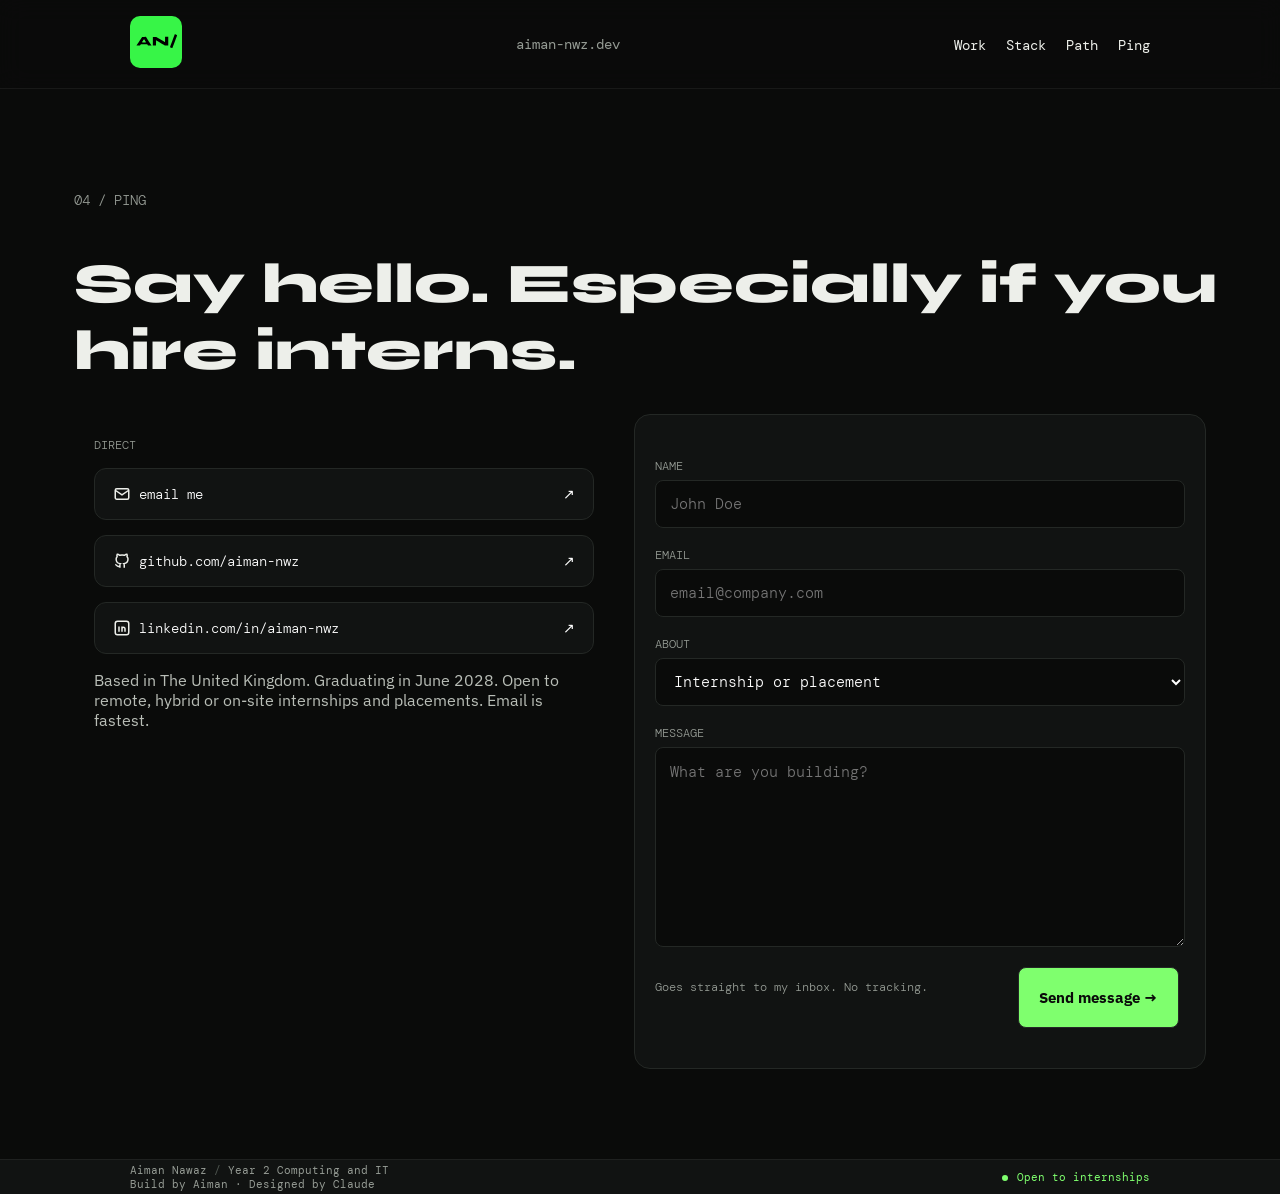
==== contact.html @ f1c9eb2a "Added contact page" ====
<!-- This is my main HTML file for my digital portfolio. I
will be adding various sections and content to showcase my
work and skills as a web developer. -->

<!DOCTYPE html>
<html lang="en" xmlns="http://www.w3.org/1999/html">
<head>
    <meta charset="UTF-8">
    <meta name="viewport" content="width=device-width, initial-scale=1.0">
    <meta name="language" content="English">
    <title>Contact Me</title>

    <!-- Link to the CSS file -->
    <link rel="stylesheet" href="css/style.css">

    <!-- Link to the favicon -->
    <link rel="icon" type="image/x-icon" href="images/favicon.ico">

    <!-- Link to the Google Fonts (Syne)-->
    <link rel="preconnect" href="https://fonts.googleapis.com">
    <link rel="preconnect" href="https://fonts.gstatic.com" crossorigin>
    <link href="https://fonts.googleapis.com/css2?family=Syne:wght@400..800&display=swap" rel="stylesheet">

    <link rel="preconnect" href="https://fonts.googleapis.com">
    <link rel="preconnect" href="https://fonts.gstatic.com" crossorigin>
    <link href="https://fonts.googleapis.com/css2?family=DM+Mono:ital,wght@0,300;0,400;0,500;1,300;1,400;1,500&family=Syne:wght@400..800&display=swap" rel="stylesheet">

    <link rel="preconnect" href="https://fonts.googleapis.com">
    <link rel="preconnect" href="https://fonts.gstatic.com" crossorigin>
    <link href="https://fonts.googleapis.com/css2?family=IBM+Plex+Sans:ital,wght@0,100..700;1,100..700&display=swap" rel="stylesheet">

</head>

<!--The body of the project starts from here-->
<body>

<section class="background-design">
    <!--This includes the background design-->
</section>

<header>
    <nav>
        <a href="index.html"> <img class="logo" src="images/logo.svg" alt="logo"> </a>
        <span class="site-name">aiman-nwz.dev</span>
        <ul class="nav-links">
            <li><a href="#Work">Work</a></li>
            <li><a href="#Stack & Path">Stack</a></li>
            <li><a href="#Stack & Path">Path</a></li>
            <li><a href="#Ping">Ping</a></li>
        </ul>
    </nav>
</header>


<main class="contact-page">

    <div class="content-box">
        <section class="contact-headings">
            <h2>04 / PING</h2>
        </section>

        <article class="contact-headings-title">
            <h1>Say hello. Especially if you hire interns.</h1>
        </article>


        <article class="work-cards">
            <section class="contact-card-left">
                <span class="card-text-left">DIRECT</span>

                <section class="contact-project-links">
                    <a href="#" class="project-btn"><img src="images/mail.svg" alt="email" width="18px"> &nbsp;email me <span class="contact-text-right">↗</span></a>
                </section>

                <section class="contact-project-links">
                    <a href="https://github.com/aiman-nwz" class="project-btn"><img src="images/github.svg" alt="email" width="18px"> &nbsp;github.com/aiman-nwz <span class="contact-text-right">↗</span></a>
                </section>

                <section class="contact-project-links">
                    <a href="https://www.linkedin.com/in/aiman-nwz/" class="project-btn"><img src="images/linkedin.svg" alt="email" width="18px"> &nbsp;linkedin.com/in/aiman-nwz <span class="contact-text-right">↗</span></a>
                </section>

                <p>Based in The United Kingdom. Graduating in June 2028. Open to
                    remote, hybrid or on-site internships and placements. Email is
                    fastest.
                </p>
            </section>


            <section class="contact-card-right">

                <form>
                    <label for = "name">NAME</label>
                    <input type="text" name="name" placeholder="John Doe" required>

                    <label for = "email">EMAIL</label>
                    <input type="email" name="email" placeholder="email@company.com" required>

                    <label for = "about">ABOUT</label>
                    <select name="about">
                        <option value="internship">Internship or placement</option>
                        <option value="project">A project of mine</option>
                        <option value="other">Something else</option>
                    </select>

                    <label for = "message">MESSAGE</label>
                    <textarea name="message" placeholder="What are you building?" required style="height: 200px;"></textarea><br>

                    <p>Goes straight to my inbox. No tracking.</p>
                    <input type="submit" value="Send message →">
                </form>

            </section>

        </article>
    </div>

</main>

<footer class="footer-main">
    <p class="footer-text">Aiman Nawaz <span class="separator">/</span> Year 2 Computing and IT <br>
        Build by Aiman &#183; Designed by Claude</p>
    <span class="footer-status">
             <span class="footer-dot"></span>
             Open to internships
        </span>
</footer>

</body>

</html>
---- css/style.css ----
/*This is my main CSS file for my digital portfolio. I will be adding 
various styles and layouts to enhance the visual appeal of my portfolio 
website. */

body{
    margin: 0;
    font-family: "Syne", sans-serif;
    font-optical-sizing: auto;
    font-weight: bold;
    font-style: normal;
    background-color: #0A0B0A;
    color: #EDEFEA;
}
main{
    display: flex;
    flex-direction: column;
}
hr{
    width: 100%;
    background-color: #242825;
    height: 2.5px;
    bottom: 0;
    left: 10px;
    right: 10px;
    border: none;
}

/* -- The below content is for navigation bar -- */
header{
    position: sticky;
    top: 0;
    z-index: 10;
}

nav{
    display: flex;
    justify-content: space-between;
    align-items: center;
    padding: 16px 130px;
    background-color: rgba(10, 11, 10, 0.6);
    backdrop-filter: blur(12px);
    border-bottom: 1px solid rgba(255, 255, 255, 0.06);
}
.logo{
    width: 52px;
    border-radius: 10px;
}
span.site-name{
    padding-left: 0;
    margin: 0;
    font-family: "DM Mono", monospace;
    font-size: 14px;
    font-weight: 400;
    color: #959B94;
}
.nav-links{
    display: flex;
    justify-content: center;
    gap: 20px;
    list-style: none;
    margin: 0;
    padding: 0;
}
.nav-links a{
    text-decoration: none;
    color: #EDEFEA;
    font-family: "DM Mono", monospace;
    font-size: 14px;
    font-weight: 400;
    transition: color 0.2s ease;
}
.nav-links a:active{
    color: #7FFF6E;
}



/* -- The below content is for background grid design -- */
.background-design{
    position: fixed;
    inset: 0;
    z-index: -1;
    pointer-events: none;
    background-image:
        radial-gradient(transparent 55%),
        linear-gradient(to bottom, rgba(255, 255, 255, 0.04) 1px, transparent 1px),
        linear-gradient(to right, rgba(255, 255, 255, 0.04) 1px, transparent 1px);
    background-size: 100% 100%, 48px 48px, 48px 48px;
}

/* -- Below code is for the index page -- */
.content-box {
    display: inline-block;
    flex-direction: row;
    max-width: 1152px;
    padding: 80px 24px;
    margin: 0 auto;
}
article{
    display: flex;
    padding: 10px;
    gap: 20px;
}
.main-information{
    display: inline-block;
    line-height: 0.8;
    max-width: 600px;
}
.main-information h4{
    font-family: "DM Mono", monospace;
    font-size: 14px;
    font-weight: 400;
    color: #959B94;
}
.main-information h1{
    font-family: "Syne", sans-serif;
    font-optical-sizing: auto;
    font-size: 80px;
    font-weight: 800;
    gap: 2px;
    color: #EDEFEA;
    margin: 30px 0;
}
.main-information p{
    font-family: "IBM Plex Sans", sans-serif;
    font-size: 21px;
    line-height: 1.3;
    font-weight: 400;
    max-width: 520px;
    color: #C9CEC7;
}
.index-badge-pill {
    color: #7FFF6E;
    background: rgba(127,255,110,.08);
    border: 1px solid rgba(127,255,110,.35);
    border-radius: 999px;
    padding: 5px 12px;
    height: 30px;
    font-family: "DM Mono", monospace;
    font-weight: 12;
    font-size: 12px;
    display: inline-flex;
    justify-content: center;
    align-items: center;
}
.index-badge-dot {
    width: 10px;
    height: 10px;
    border-radius: 50%;
    background-color: #7FFF6E;
    margin-right: 8px;
}
.index-location{
    color: #959B94;
    font-family: "DM Mono", monospace;
    padding: 0 12px;
    font-weight: 12;
    font-size: 13px;
    display: inline-flex;
    justify-content: center;
    align-items: center;
    gap: 10px;
}

/* Right hand Terminal code*/
.index-terminal{
    display: inline-block;
    background-color: #111312;
    border: 1px solid #2A2D2B;
    border-radius: 16px;
    font-family: "DM Mono", monospace;
    font-size: 14px;
    font-weight: 400;
    line-height: 1.5;
    width: 650px;
}
.index-terminal-top{
    display: flex;
    padding: 12px 16px;
    align-items: center;
    gap: 10px;
    color: #959B94;
}
span.terminal-text-right{
    display: flex;
    padding: 0 10px;
    margin-left: auto;
    white-space: nowrap;
}
.circle-terminal-btns{
    display: flex;
}
.circle-left{
    width: 10px;
    height: 10px;
    border-radius: 50%;
    background-color: #959B94;
    margin-left: 1px;
}
.circle-center{
    width: 10px;
    height: 10px;
    border-radius: 50%;
    background-color: #959B94;
    margin-left: 8px;
}
.circle-green-right{
    width: 10px;
    height: 10px;
    border-radius: 50%;
    background-color: #7FFF6E;
    margin-left: 8px;
}
.index-terminal-body{
    padding: 14px 16px;
    padding-bottom: 82px;
    border-top: 1px solid #2A2D2B;
    line-height: 1.7;
    color: #959B94;
    font-size: 14px;
}
span.green{
    color: #7FFF6E;
}
.index-terminal-bottom{
    display: flex;
    padding: 12px 16px;
    align-items: center;
    color: #959B94;
    border-top: 1px solid #2A2D2B;
}
.terminal-button{
    font-family: "IBM Plex Mono", monospace;
    border: 1px solid #343A35;
    color: #C9CEC7;
    border-radius: 6px;
    text-decoration: none;
    cursor: pointer;
    padding: 10px 15px;
    background-color: transparent;
    margin: 0;
    font-size: 14px;
}
.terminal-button:active{
    color: #0A0B0A;
    background-color: #7FFF6E;
}

/* This code is for the learning part*/
.main-article-2{
    display: flex;
    flex-direction: row;
    padding-bottom: 100px;
}
.main-information-2{
    display: inline-block;
    line-height: 0.8;
    max-width: 600px;
    padding: 10px 0;
    margin-left: 0;
    gap: 80px;
}
.main-information-learning{
    display: flex;
    flex-direction: row;
    align-items: center;
    max-width: 700px;
    margin: 15px 0;
    font-family: "IBM Plex Mono", monospace;
    font-size: 13px;
    font-weight: 100;
    border: 1px solid #2A2D2B;
    border-radius: 12px;
    background-color: #111312;
}
.main-information-learning h3{
    color: #959B94;
    font-size: 12px;
}
.main-information-learning p{
    line-height: 1.1;
}
.learning-sub-heading{
    border-right: 1px solid #2A2D2B;
    padding: 10px 20px;
    max-width: 200px;
}
.learning-sub-heading-last{
    padding: 10px 20px;
    max-width: 180px;
}
.index-study-terminal{
    display: inline-block;
    background-color: #111312;
    border: 1px solid #2A2D2B;
    border-radius: 16px;
    font-family: "DM Mono", monospace;
    font-size: 14px;
    font-weight: 400;
    max-width: 650px;

}
.study-terminal-top{
    display: flex;
    padding: 12px 10px;
    align-items: center;
    gap: 10px;
    color: #959B94;
}
.index-study-terminal .terminal-text-right{
    color: #7FFF6E;
    padding: 0;
}
.index-study-terminal .terminal-text-left{
    padding: 0 10px;
}
.study-terminal-body{
    display: flex;
    gap: 10px;
}
.study-terminal-body ul{
    display: inline-block;
    list-style: none;
    padding: 10px;
    margin: 0;
    color: #959B94;
}
.study-terminal-body ul li{
    margin-bottom: 10px;
    padding: 0 10px;
    gap: 10px;
}
.study-terminal-body ul.study-terminal-state li{
    padding-left: 40px;
}
.study-terminal-body ul.study-terminal-state h4{
    padding-left: 60px;
}
.study-terminal-body ul h4{
    position: relative;
    padding: 10px;
    font-weight: 100;
    padding-top: 0;
    margin-top: 0;
}

/* -- Below is the work section code -- */
.index-headings{
    padding: 10px;
}
.index-headings h2{
    font-family: 'DM Mono', monospace;
    color: #959B94;
    font-size: 12px;
    font-weight: 100;
}
.headings-title{
    display: flex;
    padding: 20px 10px;
    margin: 0;
    width: 1146px;
}
.headings-title h1{
    display: inline-block;
    font-family: "Syne", sans-serif;
    color: #EDEFEA;
    font-size: 44px;
    padding: 0;
    margin: 0;
}
.work-project-links{
    display: inline-blocks;
    margin-left: auto;
    margin-top: 15px;
}

.project-card{
    display: inline-block;
    background-color: #111312;
    border-radius: 16px;
    border: 1px solid #242825;
    max-width: 380px;
    padding: 20px;
}
span.card-text-left{
    color: #959B94;
    font-family: 'DM Mono', monospace;
    font-size: 12px;
    font-weight: 100;
}
span.card-text-right{
    display: inline-block;
    float: right;
    padding: 0 10px;
    margin-left: auto;
    white-space: nowrap;
    color: #E3C77E;
    font-family: 'DM Mono', monospace;
    font-size: 12px;
    font-weight: 100;
}
span.card-text-right-planned{
    display: inline-block;
    float: right;
    padding: 0 10px;
    margin-left: auto;
    white-space: nowrap;
    color: #959B94;
    font-family: 'DM Mono', monospace;
    font-size: 12px;
    font-weight: 100;
}
.project-card h2{
    color: #EDEFEA;
    font-family: "Syne", sans-serif;
    font-size: 36px;
    font-weight: 600;
}
.project-card p{
    color: #B9BEB7;
    font-family: "IBM Plex Sans", sans-serif;
    font-size: 16px;
    font-weight: 400;
    max-width: 350px;
}
span.card-link{
    display: inline-block;
    margin-left: auto;
    white-space: nowrap;
    color: #7FFF6E;
    font-family: 'DM Mono', monospace;
    font-size: 13px;
    font-weight: 100;
}
span.card-link a{
    text-decoration: none;
    color: #7FFF6E;
}

/* -- Below is the code for Stack & Path section -- */
.stack-title{
    max-width: 600px;
}

.index-skills-box{
    display: flex;
    flex-wrap: wrap;
    gap: 5px;
    padding: 10px;
    font-family: "DM Mono", regular;
    font-size: 13px;
    font-weight: 100;
    color: #EDEFEA;
    max-width: 600px;
}
.skills-info{
    display: flex;
    align-items: center;
    text-decoration: none;
    color: #EDEFEA;
    border: 1px solid #343A35;
    padding: 12px 22px;
    border-radius: 8px;
    transition: all 0.3s ease;
    background-color: #242825;
}
.next-skills-info{
    display: flex;
    align-items: center;
    text-decoration: none;
    color: #959B94;
    border: 1px dashed #343A35;
    padding: 12px 22px;
    border-radius: 8px;
    transition: all 0.3s ease;
    background-color: #111312;
}
.skills-info-paragraph{
    font-family: "IBM Plex Sans";
    font-size: 18px;
    font-weight: 100;
    color: #B9BEB7;
    max-width: 500px;
}

/* -- Below is the code for the PING section -- */
.ping-box{
    display: flex;
    flex-direction: row;
    align-items: center;
    padding: 30px 30px;
    gap: 300px;
    border-radius: 24px;
    background-color: #111312;
    border: 1px solid #2A2D2B;
}
.ping-paragraph{
    font-family: "IBM Plex Sans";
    font-size: 16px;
    font-weight: 400;
    color: #B9BEB7;
}
.stack-title{
    font-family: "Syne";
    font-size: 36px;
    color: #EDEFEA;
}
.ping-box .links{
    display: flex;
    gap: 10px;
    font-size: 15px;
    margin-left: 0 auto;
}

/* -- Below is the code for Email confirmation -- */
.email-confirmation{
    display: flex;
    flex-direction: column;
    max-width: 950px;
    padding: 50px 10px;
}

/* -- Below is the code for Contact section -- */
.contact-page{
    min-height: 100vh;
    display: flex;
    flex-direction: column;
}
.contact-headings{
    padding: 10px;
}
.contact-headings h2{
    font-family: 'DM Mono', monospace;
    color: #959B94;
    font-size: 14px;
    font-weight: 100;
}
.contact-headings-title{
    display: flex;
    padding: 20px 10px;
    margin: 0;
    width: 1146px;
}
.contact-headings-title h1{
    display: inline-block;
    font-family: "Syne", sans-serif;
    color: #EDEFEA;
    font-size: 56px;
    font-weight: 800;
    padding: 0;
    margin: 0;
}
.contact-card-left{
    display: inline-block;
    max-width: 580px;
    padding: 20px;
}
.card-text-left{
    font-size: 16px;
}
.contact-card-left p{
    color: #B9BEB7;
    font-family: "IBM Plex Sans", sans-serif;
    font-size: 16px;
    font-weight: 400;
    width: 500px;
}
.contact-project-links{
    display: inline-blocks;
    background-color: #111312;
    border-radius: 12px;
    border: 1px solid #242825;
    font-family: "DM Mono", regular;
    font-size: 14px;
    font-weight: 100;
    padding: 4px 18px;
    margin-left: auto;
    margin-top: 15px;
}
.project-btn{
    display: flex;
    align-items: center;
    text-decoration: none;
    color: white;
    padding: 12px 0;
    transition: all 0.3s ease;
    cursor: pointer;
}
span.contact-text-right{
    display: inline-block;
    float: right;
    margin-left: auto;
    white-space: nowrap;
}
.project-btn:hover {
    color: #7FFF6E;
}

.contact-card-right{
    display: inline-block;
    background-color: #111312;
    border-radius: 16px;
    border: 1px solid #242825;
    max-width: 550px;
    padding: 40px 20px;
}
input[type=text], select, textarea{
    width: 100%;
    padding: 0 14px;
    height: 48px;
    border: 1px solid #242825;
    border-radius: 8px;
    box-sizing: border-box;
    margin-top: 6px;
    margin-bottom: 16px;
    background-color: #0A0B0A;
    font-family: "DM Mono", regular;
    font-size: 15px;
    font-weight: 100;
    color: white;
    resize: vertical;
}
input[type=email], textarea{
    width: 100%;
    padding: 14px 14px;
    height: 48px;
    border: 1px solid #242825;
    border-radius: 8px;
    box-sizing: border-box;
    margin-top: 6px;
    margin-bottom: 16px;
    background-color: #0A0B0A;
    font-family: "DM Mono", regular;
    font-size: 15px;
    font-weight: 100;
    color: white;
    resize: vertical;
}
select{
    width: 100%;
    padding: 0 14px;
    height: 48px;
    border: 1px solid #242825;
    border-radius: 8px;
    box-sizing: border-box;
    margin-top: 6px;
    margin-bottom: 16px;
    background-color: #0A0B0A;
    font-family: "DM Mono", regular;
    font-size: 15px;
    font-weight: 100;
    color: white;
    resize: vertical;
}
label{
    font-family: "DM Mono", monospace;
    font-weight: 100;
    font-size: 12px;
    color: #959B94;
}
form p{
    display: inline-block;
    font-family: "DM Mono", monospace;
    font-weight: 100;
    font-size: 12px;
    color: #959B94;
}
input[type=submit]{
    display: inline-block;
    float: right;
    margin-right: 6px;
    white-space: nowrap;
    font-family: "IBM Plex Sans";
    font-size: 15px;
    font-weight: 700;
    color: #0A0B0A;
    padding: 20px;
    background-color: #7FFF6E;
    border: 1px solid #242825;
    border-radius: 8px;
    cursor: pointer;
}

/* --The Maintenance Page content is below this -- */

body.maintenance-page{
    min-height: 100vh;
    display: flex;
    flex-direction: column;
}

.main-box {
    padding: 20px;
    margin: 100px auto;
    line-height: 1;
    width: 100%;
    max-width: 640px;
    box-sizing: border-box;
}
.badge-pill {
    color: #E3C77E;
    background: rgba(227,199,126,.08);
    border: 1px solid rgba(227,199,126,.08);
    border-radius: 999px;
    padding: 0 12px;
    height: 30px;
    font-family: "DM Mono", monospace;
    font-weight: 12;
    font-size: 12px;
    display: inline-flex;
    justify-content: center;
    align-items: center;
}
.badge-dot {
    width: 10px;
    height: 10px;
    border-radius: 50%;
    background-color: #E3C77E;
    margin-right: 8px;
}
.maintenance-message {
    font-size: clamp(40px, 8vw, 80px);
    font-weight: 800;
    margin-bottom: 10px;
    margin-top: 10px;
}
.message-paragraph {
    font-size: 21px;
    opacity: 0.9;
    margin-bottom: 30px;
    font-family: "IBM Plex Sans", sans-serif;
    font-weight: 400;
    font-style: normal;
    max-width: 520px;
}

.maintenance-terminal{
    background-color: #111312;
    border: 1px solid #2A2D2B;
    border-radius: 16px;
    font-family: "DM Mono", monospace;
    font-size: 14px;
    font-weight: 400;
    line-height: 1.5;
}
.maintenance-terminal-top{
    display: flex;
    padding: 12px 16px;
    align-items: center;
    gap: 10px;
    color: #959B94;
}

.circle-terminal-btns{
    display: flex;
}
.circle-left{
    width: 10px;
    height: 10px;
    border-radius: 50%;
    background-color: #959B94;
    margin-left: 1px;
}
.circle-center{
    width: 10px;
    height: 10px;
    border-radius: 50%;
    background-color: #959B94;
    margin-left: 8px;
}
.circle-right{
    width: 10px;
    height: 10px;
    border-radius: 50%;
    background-color: #E3C77E;
    margin-left: 8px;
}
.maintenance-terminal-body{
    padding: 14px 16px;
    border-top: 1px solid #2A2D2B;
    line-height: 1.7;
    overflow-x: auto;
    white-space: nowrap;
}
span.green{
    color: #7FFF6E;
}
span.amber{
    color: #E3C77E;
}
span.links-title{
    display: flex;
    padding: 20px 0;
    font-weight: normal;
    font-size: 12px;
    color: #959B94;
}
.links {
    display: flex;
    flex-wrap: wrap;
    gap: 5px;
    padding: 0;
    font-family: "IBM Plex Sans", sans-serif;
    font-weight: 250;
    font-style: normal;
    max-width: 520px;
    cursor: pointer;
}
.btn {
    display: flex;
    align-items: center;
    text-decoration: none;
    color: white;
    border: 1px solid #343A35;
    padding: 12px 22px;
    border-radius: 8px;
    transition: all 0.3s ease;
}
.email-btn {
    text-decoration: none;
    background-color: #7FFF6E;
    color: #111312;
    border: 1px solid #343A35;
    padding: 19px 25px;
    border-radius: 8px;
    transition: all 0.3s ease;
    font-weight: bold;
}
.btn:hover {
    color: #7FFF6E;
}



/* -- The below script is for footer -- */
.footer-main{
    display: flex;
    justify-content: space-between;
    align-items: center;
    background-color: #111312;
    color: #959B94;
    padding: 2px 130px;
    height: auto;
    min-height: 30px;
    margin-top: auto;
    border-top: 1px solid rgba(255, 255, 255, 0.06)
}
.footer-text{
    font-size: 11px;
    font-family: "DM Mono", sans-serif;
    font-weight: normal;
    margin: 0;
    white-space: nowrap;
}
span.separator{
    color: #4D544E;
}
span.footer-status{
    color: #7FFF6E;
    font-size: 11px;
    font-family: "DM Mono", sans-serif;
    font-weight: normal;
    white-space: nowrap;
}
span.footer-dot{
    display: inline-block;
    width: 6px;
    height: 6px;
    border-radius: 50%;
    background-color: #7FFF6E;
    margin-right: 2px;
}

span.footer-maintenance-status{
    color: #E3C77E;
    font-size: 11px;
    font-family: "DM Mono", sans-serif;
    font-weight: normal;
    white-space: nowrap;
}
span.footer-maintenance-dot{
    display: inline-block;
    width: 6px;
    height: 6px;
    border-radius: 50%;
    background-color: #E3C77E;
    margin-right: 2px;
}



/* -- Tablet -- */
@media (max-width: 900px){
    nav,
    .footer-main{
        padding-left: 40px;
        padding-right: 40px;
    }
}

/* -- Mobile -- */
@media (max-width: 600px){
    nav{
        padding-left: 20px;
        padding-right: 20px;
    }
    .footer-main{
        padding: 10px 20px;
        gap: 12px;
    }
    .main-box{
        padding: 20px;
    }
    .message-paragraph{
        font-size: 17px;
    }
    body.maintenance-page{
        margin: 0;
        padding: 0;
    }
}
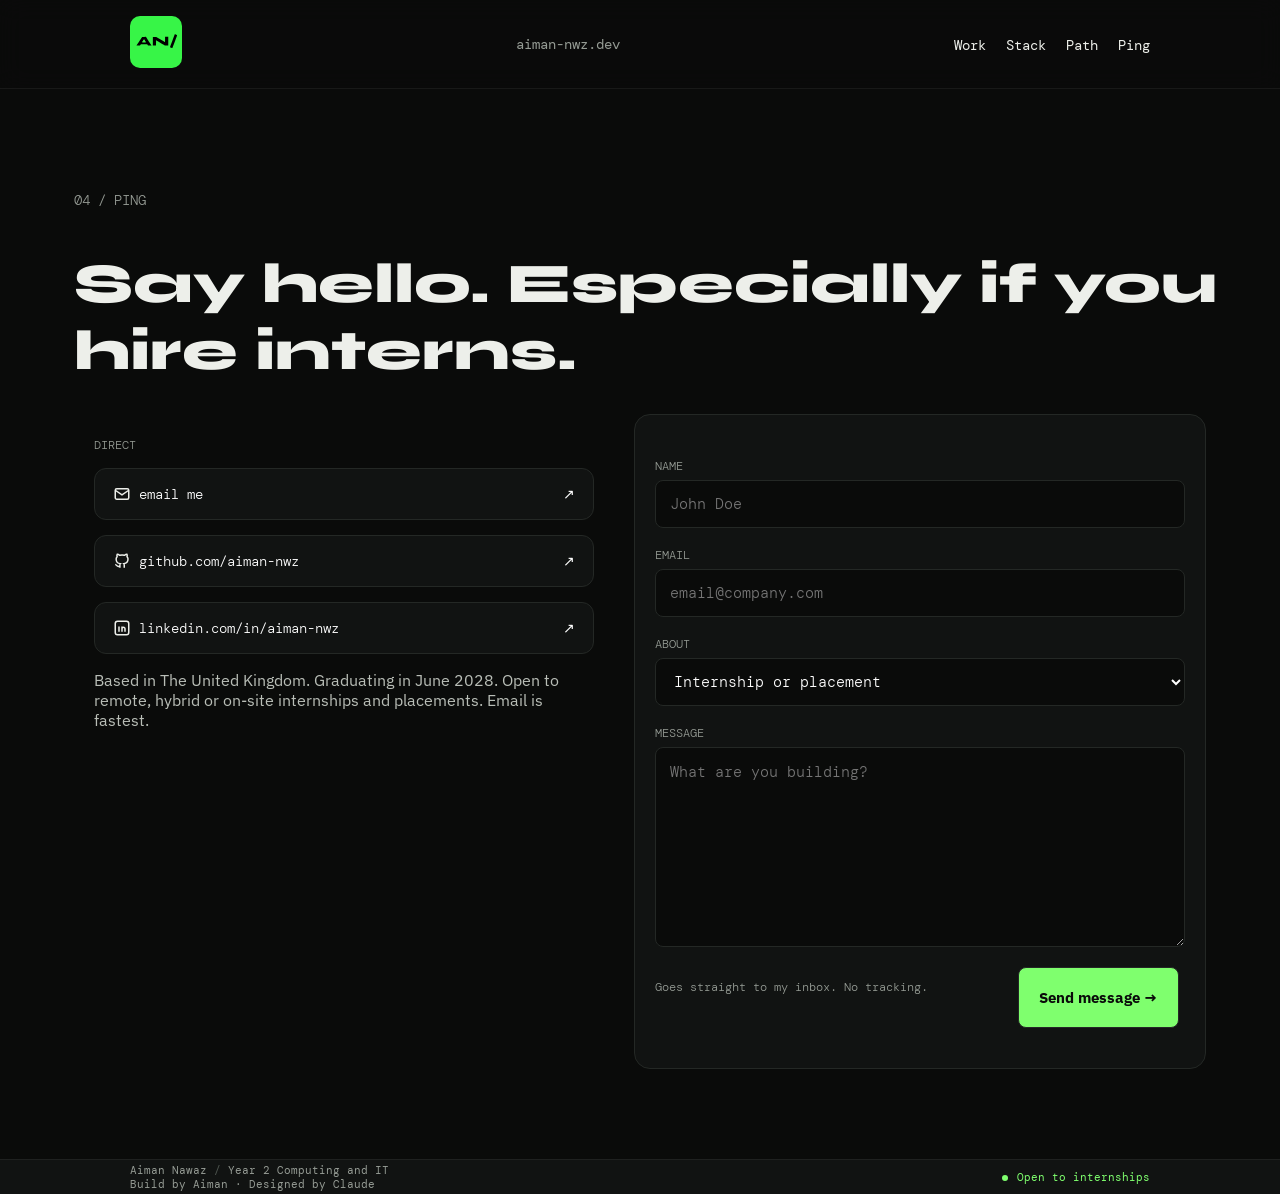
==== commit 6a781b8a: "Created About page and changed background to all the pages" ====
--- a/contact.html
+++ b/contact.html
@@ -1,6 +1,5 @@
-<!-- This is my main HTML file for my digital portfolio. I
-will be adding various sections and content to showcase my
-work and skills as a web developer. -->
+<!-- This is the contact page of my digital portfolio. This includes
+a form for users to send me an email.-->
 
 <!DOCTYPE html>
 <html lang="en" xmlns="http://www.w3.org/1999/html">
@@ -8,7 +7,7 @@
     <meta charset="UTF-8">
     <meta name="viewport" content="width=device-width, initial-scale=1.0">
     <meta name="language" content="English">
-    <title>Contact Me</title>
+    <title>Contact me</title>
 
     <!-- Link to the CSS file -->
     <link rel="stylesheet" href="css/style.css">
@@ -34,19 +33,16 @@
 <!--The body of the project starts from here-->
 <body>
 
-<section class="background-design">
-    <!--This includes the background design-->
-</section>
 
 <header>
     <nav>
         <a href="index.html"> <img class="logo" src="images/logo.svg" alt="logo"> </a>
         <span class="site-name">aiman-nwz.dev</span>
         <ul class="nav-links">
-            <li><a href="#Work">Work</a></li>
-            <li><a href="#Stack & Path">Stack</a></li>
-            <li><a href="#Stack & Path">Path</a></li>
-            <li><a href="#Ping">Ping</a></li>
+            <li><a href="./#Work">Work</a></li>
+            <li><a href="./#Stack & Path">Stack</a></li>
+            <li><a href="./#Stack & Path">Path</a></li>
+            <li><a href="./#Ping">Ping</a></li>
         </ul>
     </nav>
 </header>
--- a/css/style.css
+++ b/css/style.css
@@ -25,6 +25,9 @@
     border: none;
 }
 
+
+
+
 /* -- The below content is for navigation bar -- */
 header{
     position: sticky;
@@ -72,6 +75,8 @@
 .nav-links a:active{
     color: #7FFF6E;
 }
+
+
 
 
 
@@ -88,6 +93,11 @@
     background-size: 100% 100%, 48px 48px, 48px 48px;
 }
 
+
+
+
+
+
 /* -- Below code is for the index page -- */
 .content-box {
     display: inline-block;
@@ -520,7 +530,217 @@
     padding: 50px 10px;
 }
 
-/* -- Below is the code for Contact section -- */
+
+
+
+
+/* -- Below is the code for about page -- */
+.about-headings-title{
+    display: flex;
+    flex-direction: column;
+    padding: 20px 10px;
+    margin: 0;
+    width: 1146px;
+}
+.about-headings-title h1{
+    display: inline-block;
+    font-family: "Syne", sans-serif;
+    color: #EDEFEA;
+    font-size: 56px;
+    font-weight: 800;
+    padding: 0;
+    margin: 0;
+    max-width: 100%;
+}
+.about-headings-title p{
+    display: inline-block;
+    font-family: "IBM Plex Sans";
+    color: #B9BEB7;
+    font-size: 17px;
+    font-weight: 300;
+    padding: 0;
+    margin: 0;
+    max-width: 50%;
+}
+.about-card{
+    display: inline-block;
+    background-color: #111312;
+    border-radius: 16px;
+    border: 1px solid #242825;
+    max-width: 380px;
+    padding: 20px;
+    width: 30%;
+}
+span.about-card-text-left{
+    color: #959B94;
+    font-family: 'DM Mono', monospace;
+    font-size: 12px;
+    font-weight: 100;
+}
+span.about-card-text-right{
+    display: inline-block;
+    float: right;
+    padding: 0 10px;
+    margin-left: auto;
+    white-space: nowrap;
+    color: #959B94;
+    font-family: 'DM Mono', monospace;
+    font-size: 12px;
+    font-weight: 100;
+}
+.about-card p{
+    color: #EDEFEA;
+    font-family: "IBM Plex Sans", sans-serif;
+    font-size: 16px;
+    font-weight: 400;
+    max-width: 350px;
+    border-bottom: 1px solid #242825;
+    padding-bottom: 10px;
+}
+.learning-about-card{
+    display: inline-block;
+    background-color: #0A0B0A;
+    border-radius: 16px;
+    border: 1px dashed #343A35;
+    max-width: 380px;
+    padding: 20px;
+    width: 30%;
+}
+.learning-about-card p{
+    color: #EDEFEA;
+    font-family: "IBM Plex Sans", sans-serif;
+    font-size: 16px;
+    font-weight: 400;
+    max-width: 350px;
+    border-bottom: 1px solid #242825;
+    padding-bottom: 10px;
+}
+span.about-card-text-green-right{
+    display: inline-block;
+    float: right;
+    padding: 0 10px;
+    margin-left: auto;
+    white-space: nowrap;
+    color: #7FFF6E;
+    font-family: 'DM Mono', monospace;
+    font-size: 12px;
+    font-weight: 100;
+}
+p.last-line{
+    border-bottom: none;
+}
+
+h1.ping-title{
+    font-size: 48px;
+}
+.about-download-link{
+    display: inline-block;
+    margin-left: 0;
+    padding-bottom: 30px;
+    border-bottom: 2px solid #242825;
+}
+
+
+
+.path-card{
+    display: flex;
+    flex-direction: row;
+    gap: 40px;
+    width: 100%;
+    border-bottom: 1px solid #242825;
+    padding: 30px 10px;
+
+}
+span.path-date{
+    display: flex;
+    float: left;
+    color: #959B94;
+    font-family: "DM Mono", regular;
+    font-size: 13px;
+    font-weight: 200;
+    width: 100px;
+}
+span.path-status{
+    display: flex;
+    float: right;
+    justify-content: center;
+    padding: 5px 10px;
+    color: #7FFF6E;
+    font-family: 'DM Mono', monospace;
+    font-size: 12px;
+    font-weight: 100;
+    border: 1px solid #7FFF6E;
+    border-radius: 6px;
+    width: 50px;
+}
+span.path-status-grey{
+    display: flex;
+    float: right;
+    padding: 5px 10px;
+    color: #C9CEC7;
+    font-family: 'DM Mono', monospace;
+    font-size: 12px;
+    font-weight: 100;
+    border: 1px solid #C9CEC7;
+    border-radius: 6px;
+    height: 15px;
+}
+span.path-status-amber{
+    display: flex;
+    float: right;
+    padding: 5px 10px;
+    color: #E3C77E;
+    font-family: 'DM Mono', monospace;
+    font-size: 12px;
+    font-weight: 100;
+    border: 1px solid #E3C77E;
+    border-radius: 6px;
+    height: 15px;
+}
+.path-card p{
+    display: inline-block;
+    color: #EDEFEA;
+    font-family: "IBM Plex Sans", sans-serif;
+    font-size: 16px;
+    font-weight: 400;
+    padding: 0;
+    margin: 0;
+    max-width: 900px;
+}
+span.path-card-title{
+    display: flex;
+    font-family: Syne;
+    font-size: 22px;
+    font-weight: 600;
+}
+span.path-card-organisation{
+    display: flex;
+    color: #959B94;
+    font-size: 15px;
+    font-weight: 400;
+
+}
+span.path-description{
+    display: flex;
+    color: #C9CEC7;
+    font-size: 16px;
+    font-weight: 400;
+}
+
+
+
+h1.about-ping-title{
+    font-family: "Syne";
+    font-size: 22px;
+    color: #EDEFEA;
+    max-width: 600px;
+}
+
+
+
+
+
+/* -- Below is the code for Contact page -- */
 .contact-page{
     min-height: 100vh;
     display: flex;
